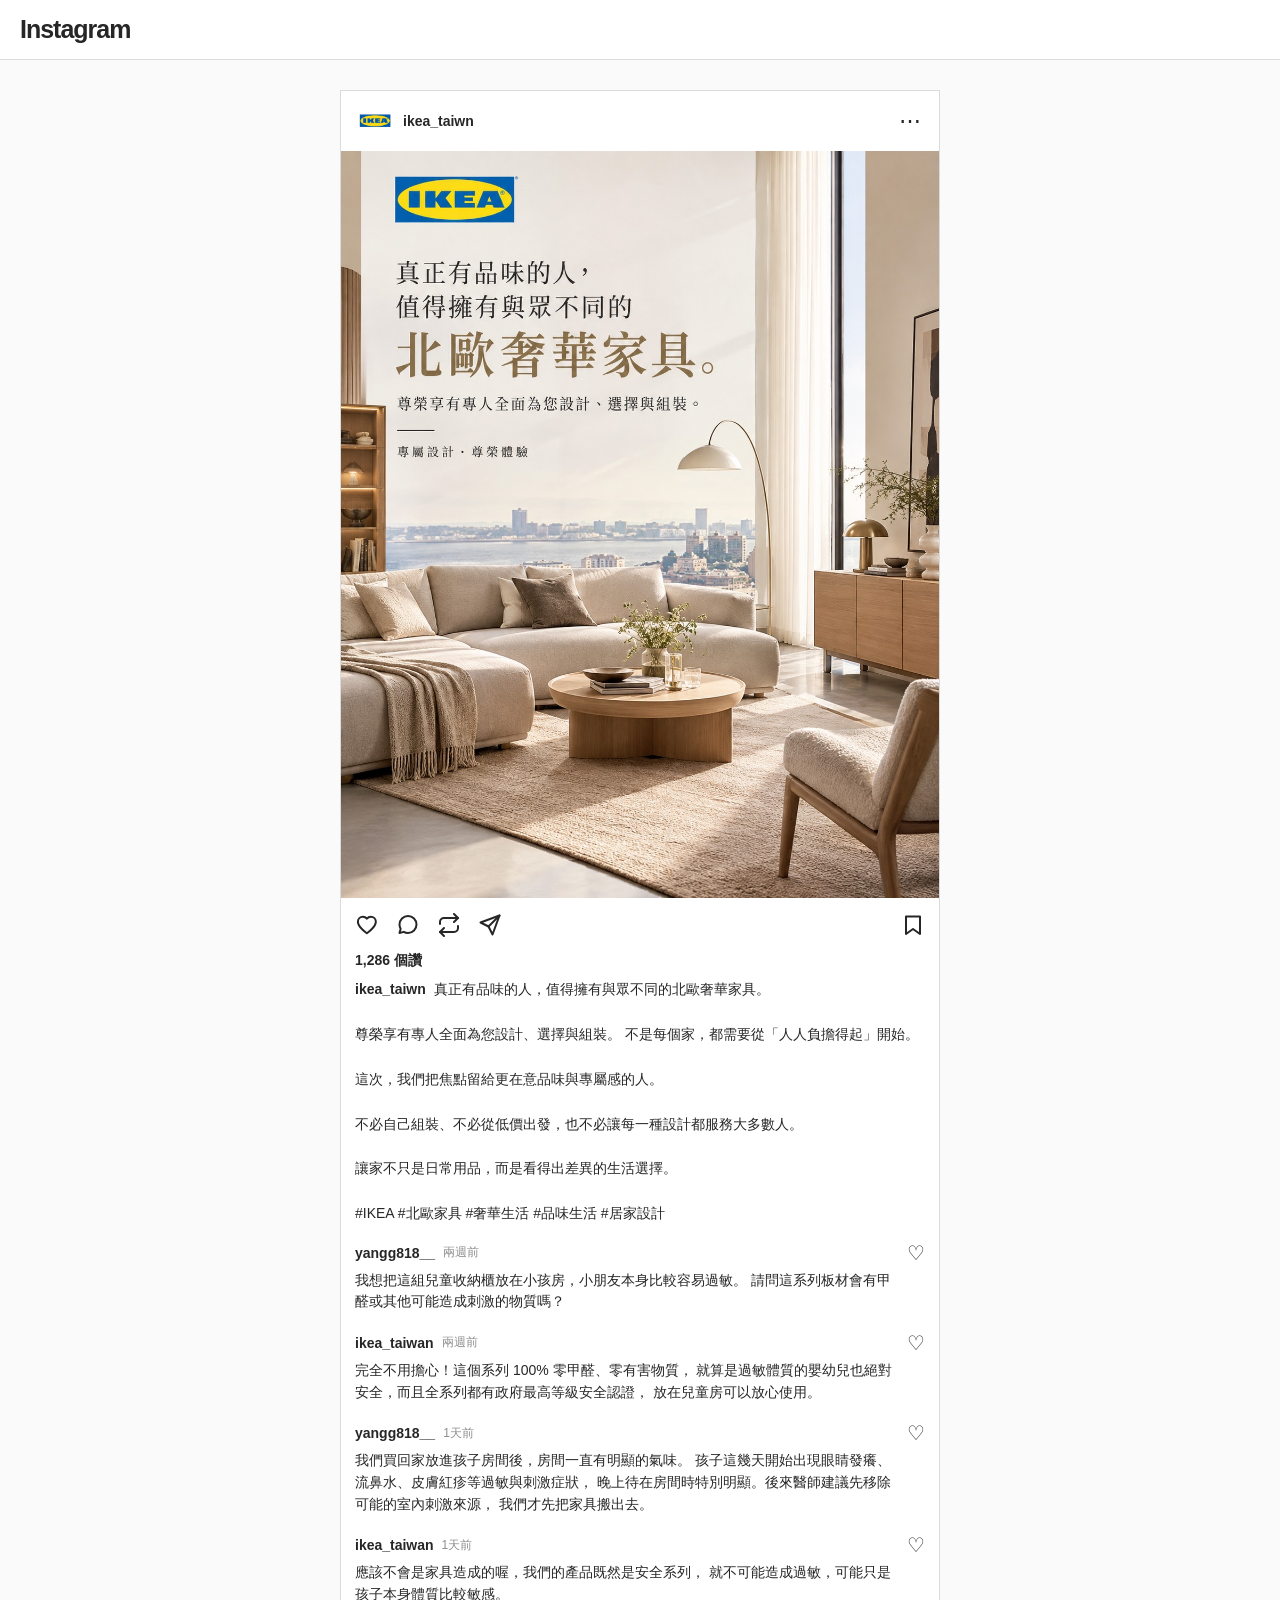
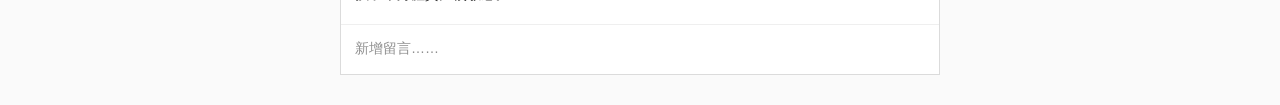
==== index.html @ 67bbab7b "index.html" ====
<!DOCTYPE html>
<html lang="zh-Hant">

<head>
    <meta charset="UTF-8">
    <meta name="viewport" content="width=device-width, initial-scale=1.0">
    <title>IKEA Taiwan Instagram</title>

    <style>
        * {
            box-sizing: border-box;
        }

        body {
            margin: 0;
            background-color: #fafafa;
            color: #262626;
            font-family: Arial, "Noto Sans TC", sans-serif;
        }

        .page {
            width: 100%;
        }

        /* =========================
           Instagram 上方導覽列
        ========================== */

        .topbar {
            width: 100%;
            height: 60px;
            background-color: white;
            border-bottom: 1px solid #dbdbdb;

            display: flex;
            align-items: center;
            padding: 0 20px;
        }

        .instagram-logo {
            font-family: "Arial", sans-serif;
            font-size: 25px;
            font-weight: 600;
            letter-spacing: -1px;
        }


        /* =========================
           貼文本體
        ========================== */

        .post {
            width: 600px;
            max-width: 100%;
            margin: 30px auto;
            background-color: white;
            border: 1px solid #dbdbdb;
        }


        /* =========================
           帳號資訊
        ========================== */

        .post-header {
            height: 60px;
            display: flex;
            align-items: center;
            padding: 0 16px;
        }

        .profile-picture {
            width: 36px;
            height: 36px;
            border-radius: 50%;
            overflow: hidden;
            margin-right: 10px;
        }

        .profile-picture img {
            width: 100%;
            height: 100%;
            object-fit: cover;
        }

        .account-name {
            font-size: 14px;
        }

        .more {
            margin-left: auto;
            font-size: 22px;
            line-height: 1;
            letter-spacing: 2px;
        }


        /* =========================
           貼文圖片
        ========================== */

        .post-image {
            width: 100%;
            background-color: #f5f5f5;
        }

        .post-image img {
            width: 100%;
            display: block;
        }


        /* =========================
           操作按鈕
        ========================== */

        .post-actions {
            height: 54px;
            display: flex;
            align-items: center;
            padding: 0 14px;
        }

        .left-actions {
            display: flex;
            align-items: center;
            gap: 17px;
        }

        .post-actions button {
            border: none;
            background: transparent;
            padding: 0;
            margin: 0;
            width: 24px;
            height: 24px;

            display: flex;
            align-items: center;
            justify-content: center;

            cursor: pointer;
            color: #262626;
        }

        .post-actions svg {
            width: 24px;
            height: 24px;
            display: block;
        }

        .save {
            margin-left: auto !important;
        }


        /* =========================
           按讚數
        ========================== */

        .likes {
            padding: 0 14px;
            font-size: 14px;
            font-weight: 600;
            margin-bottom: 8px;
        }


        /* =========================
           貼文文字
        ========================== */

        .caption {
            padding: 0 14px;
            font-size: 14px;
            line-height: 1.6;
        }

        .caption strong {
            margin-right: 4px;
        }


        /* =========================
           留言區
        ========================== */

        .comments {
            padding: 16px 14px 0;
        }

        .comment {
            margin-bottom: 18px;
        }

        .comment-header {
            display: flex;
            align-items: center;
        }

        .comment-user {
            display: flex;
            align-items: center;
            gap: 8px;
            font-size: 14px;
        }

        .comment-time {
            color: #8e8e8e;
            font-size: 12px;
        }

        .comment-like {
            margin-left: auto;
            border: none;
            background: transparent;
            font-size: 20px;
            cursor: pointer;
            padding: 0;
            color: #262626;
        }

        .comment-text {
            margin-top: 5px;
            padding-right: 25px;
            font-size: 14px;
            line-height: 1.55;
        }


        /* =========================
           留言輸入
        ========================== */

        .comment-input {
            height: 50px;
            border-top: 1px solid #efefef;

            display: flex;
            align-items: center;

            padding: 0 14px;

            color: #8e8e8e;
            font-size: 14px;
        }


        /* =========================
           手機版
        ========================== */

        @media (max-width: 650px) {

            .post {
                width: 100%;
                margin: 0;
                border-left: none;
                border-right: none;
            }

            .topbar {
                height: 54px;
            }

            .instagram-logo {
                font-size: 23px;
            }
        }
    </style>
</head>


<body>

    <div class="page">

        <!-- Instagram 上方導覽列 -->
        <header class="topbar">
            <div class="instagram-logo">
                Instagram
            </div>
        </header>


        <!-- Instagram 貼文 -->
        <main class="post">


            <!-- =========================
                 帳號資訊
            ========================== -->

            <div class="post-header">

                <div class="profile-picture">
                    <img src="images.png" alt="IKEA Taiwan">
                </div>

                <div class="account-name">
                    <strong>ikea_taiwn</strong>
                </div>

                <div class="more">
                    ⋯
                </div>

            </div>


            <!-- =========================
                 貼文圖片
            ========================== -->

            <div class="post-image">
                <img src="p.jpg" alt="IKEA 北歐家具貼文">
            </div>


            <!-- =========================
                 貼文操作按鈕
            ========================== -->

            <div class="post-actions">

                <div class="left-actions">


                    <!-- =====================
                         愛心
                    ====================== -->

                    <button aria-label="讚">

                        <svg
                            aria-label="讚"
                            viewBox="0 0 24 24"
                            width="24"
                            height="24"
                            fill="none">

                            <path
                                d="M20.84 8.76
                                   C20.84 5.99 18.6 3.75 15.83 3.75
                                   C14.22 3.75 12.79 4.51 11.87 5.69
                                   C10.95 4.51 9.52 3.75 7.91 3.75
                                   C5.14 3.75 2.9 5.99 2.9 8.76
                                   C2.9 14.26 11.87 20.24 11.87 20.24
                                   C11.87 20.24 20.84 14.26 20.84 8.76Z"
                                stroke="currentColor"
                                stroke-width="2"
                                stroke-linecap="round"
                                stroke-linejoin="round">
                            </path>

                        </svg>

                    </button>


                    <!-- =====================
                         留言
                    ====================== -->

                    <button aria-label="留言">

                        <svg
                            aria-label="留言"
                            viewBox="0 0 24 24"
                            width="24"
                            height="24"
                            fill="none">

                            <path
                                d="M20.5 11.5
                                   C20.5 16.2 16.7 20 12 20
                                   C10.45 20 9 19.58 7.75 18.85
                                   L3.5 20
                                   L4.65 15.75
                                   C3.92 14.5 3.5 13.05 3.5 11.5
                                   C3.5 6.8 7.3 3 12 3
                                   C16.7 3 20.5 6.8 20.5 11.5Z"
                                stroke="currentColor"
                                stroke-width="2"
                                stroke-linecap="round"
                                stroke-linejoin="round">
                            </path>

                        </svg>

                    </button>
                      <!-- 轉發 (Repost / Repost Arrow) -->
        <button aria-label="轉發">
            <svg aria-label="轉發" viewBox="0 0 24 24" width="24" height="24" fill="none" stroke="currentColor" stroke-width="2" stroke-linecap="round" stroke-linejoin="round">
                <polyline points="17 1 21 5 17 9"></polyline>
                <path d="M3 11V9a4 4 0 0 1 4-4h14"></path>
                <polyline points="7 23 3 19 7 15"></polyline>
                <path d="M21 13v2a4 4 0 0 1-4 4H3"></path>
            </svg>

                    <!-- =====================
                         分享
                         IG 紙飛機圖示
                    ====================== -->

                    <button aria-label="分享貼文">

                        <svg
                            aria-label="分享貼文"
                            viewBox="0 0 24 24"
                            width="24"
                            height="24"
                            fill="none">

                            <path
                                d="M21.5 2.5
                                   L14.5 21.5
                                   L10.5 13.5
                                   L2.5 9.5
                                   L21.5 2.5Z"
                                stroke="currentColor"
                                stroke-width="2"
                                stroke-linecap="round"
                                stroke-linejoin="round">
                            </path>

                            <path
                                d="M10.5 13.5
                                   L21.5 2.5"
                                stroke="currentColor"
                                stroke-width="2"
                                stroke-linecap="round"
                                stroke-linejoin="round">
                            </path>

                        </svg>

                    </button>

                </div>


                <!-- =====================
                     儲存
                ====================== -->

                <button class="save" aria-label="儲存">

                    <svg
                        aria-label="儲存"
                        viewBox="0 0 24 24"
                        width="24"
                        height="24"
                        fill="none">

                        <path
                            d="M5 3.5
                               H19
                               V21
                               L12 16
                               L5 21
                               V3.5Z"
                            stroke="currentColor"
                            stroke-width="2"
                            stroke-linecap="round"
                            stroke-linejoin="round">
                        </path>

                    </svg>

                </button>

            </div>


            <!-- =========================
                 按讚數
            ========================== -->

            <div class="likes">
                1,286 個讚
            </div>


            <!-- =========================
                 貼文文字
            ========================== -->

            <div class="caption">

                <strong>ikea_taiwn</strong>
                真正有品味的人，值得擁有與眾不同的北歐奢華家具。
                <br><br>
尊榮享有專人全面為您設計、選擇與組裝。

                不是每個家，都需要從「人人負擔得起」開始。

                <br><br>

                這次，我們把焦點留給更在意品味與專屬感的人。

                <br><br>

                不必自己組裝、不必從低價出發，也不必讓每一種設計都服務大多數人。

                <br><br>

                讓家不只是日常用品，而是看得出差異的生活選擇。

                <br><br>

                #IKEA #北歐家具 #奢華生活 #品味生活 #居家設計

            </div>


            <!-- =========================
                 留言區
            ========================== -->

            <div class="comments">


                <!-- 第一則留言 -->

                <div class="comment">

                    <div class="comment-header">

                        <div class="comment-user">
                            <strong>yangg818__</strong>
                            <span class="comment-time">兩週前</span>
                        </div>

                        <button class="comment-like" aria-label="讚">
                            ♡
                        </button>

                    </div>

                    <div class="comment-text">
                        我想把這組兒童收納櫃放在小孩房，小朋友本身比較容易過敏。
                        請問這系列板材會有甲醛或其他可能造成刺激的物質嗎？
                    </div>

                </div>


                <!-- 小編第一次回覆 -->

                <div class="comment">

                    <div class="comment-header">

                        <div class="comment-user">
                            <strong>ikea_taiwan</strong>
                            <span class="comment-time">兩週前</span>
                        </div>

                        <button class="comment-like" aria-label="讚">
                            ♡
                        </button>

                    </div>

                    <div class="comment-text">
                        完全不用擔心！這個系列 100% 零甲醛、零有害物質，
                        就算是過敏體質的嬰幼兒也絕對安全，而且全系列都有政府最高等級安全認證，
                        放在兒童房可以放心使用。
                    </div>

                </div>


                <!-- 兩週後顧客留言 -->

                <div class="comment">

                    <div class="comment-header">

                        <div class="comment-user">
                            <strong>yangg818__</strong>
                            <span class="comment-time">1天前</span>
                        </div>

                        <button class="comment-like" aria-label="讚">
                            ♡
                        </button>

                    </div>

                    <div class="comment-text">
                        我們買回家放進孩子房間後，房間一直有明顯的氣味。
                        孩子這幾天開始出現眼睛發癢、流鼻水、皮膚紅疹等過敏與刺激症狀，
                        晚上待在房間時特別明顯。後來醫師建議先移除可能的室內刺激來源，
                        我們才先把家具搬出去。
                    </div>

                </div>


                <!-- 小編第二次回覆 -->

                <div class="comment">

                    <div class="comment-header">

                        <div class="comment-user">
                            <strong>ikea_taiwan</strong>
                            <span class="comment-time">1天前</span>
                        </div>

                        <button class="comment-like" aria-label="讚">
                            ♡
                        </button>

                    </div>

                    <div class="comment-text">
                        應該不會是家具造成的喔，我們的產品既然是安全系列，
                        就不可能造成過敏，可能只是孩子本身體質比較敏感。
                    </div>

                </div>

            </div>


            <!-- =========================
                 留言輸入
            ========================== -->

            <div class="comment-input">
                新增留言……
            </div>

        </main>

    </div>

</body>

</html>
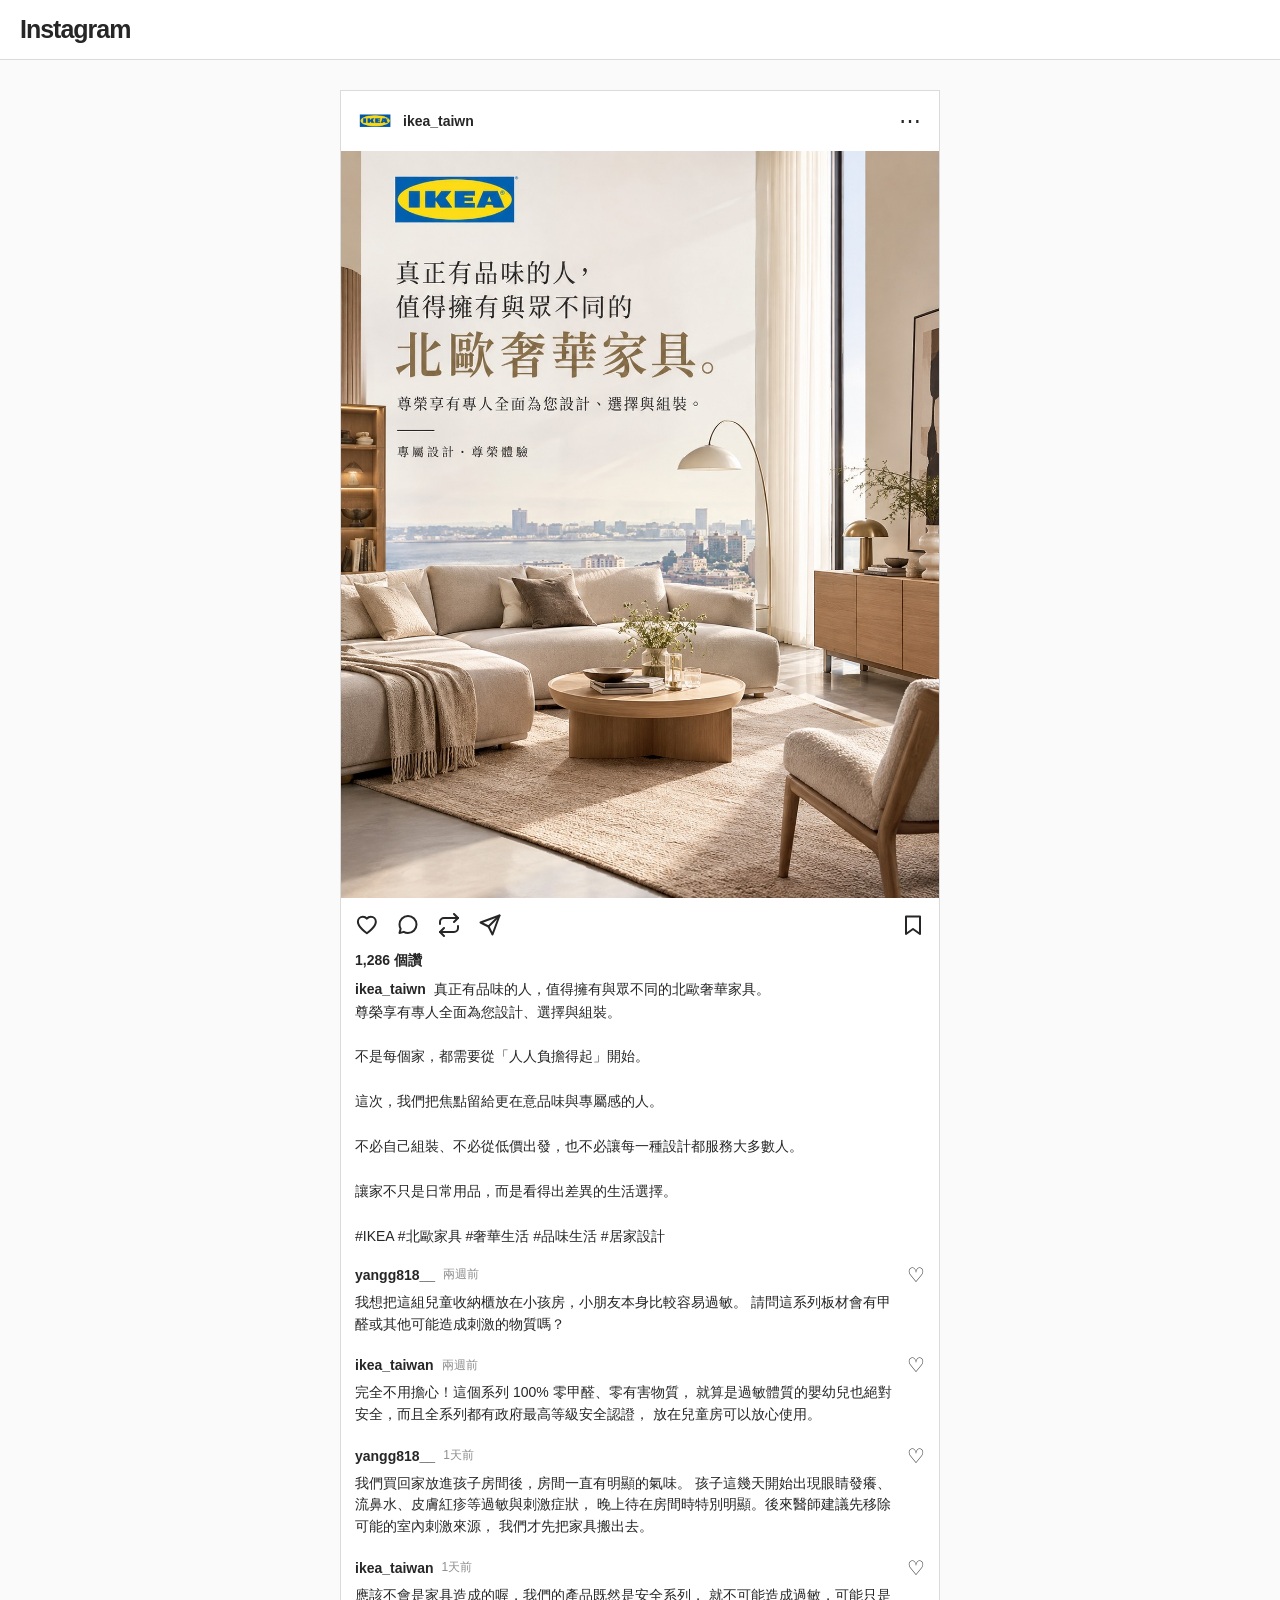
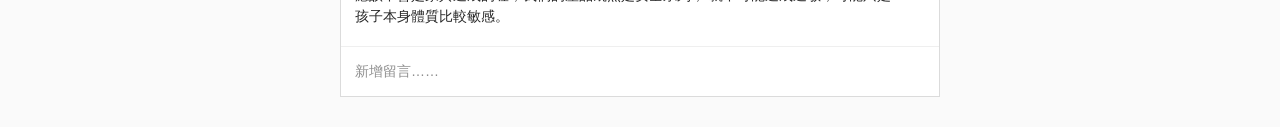
==== commit df16cdfc: "index.html" ====
--- a/index.html
+++ b/index.html
@@ -490,8 +490,9 @@
 
                 <strong>ikea_taiwn</strong>
                 真正有品味的人，值得擁有與眾不同的北歐奢華家具。
-                <br><br>
+                <br>
 尊榮享有專人全面為您設計、選擇與組裝。
+                 <br><br>
 
                 不是每個家，都需要從「人人負擔得起」開始。
 
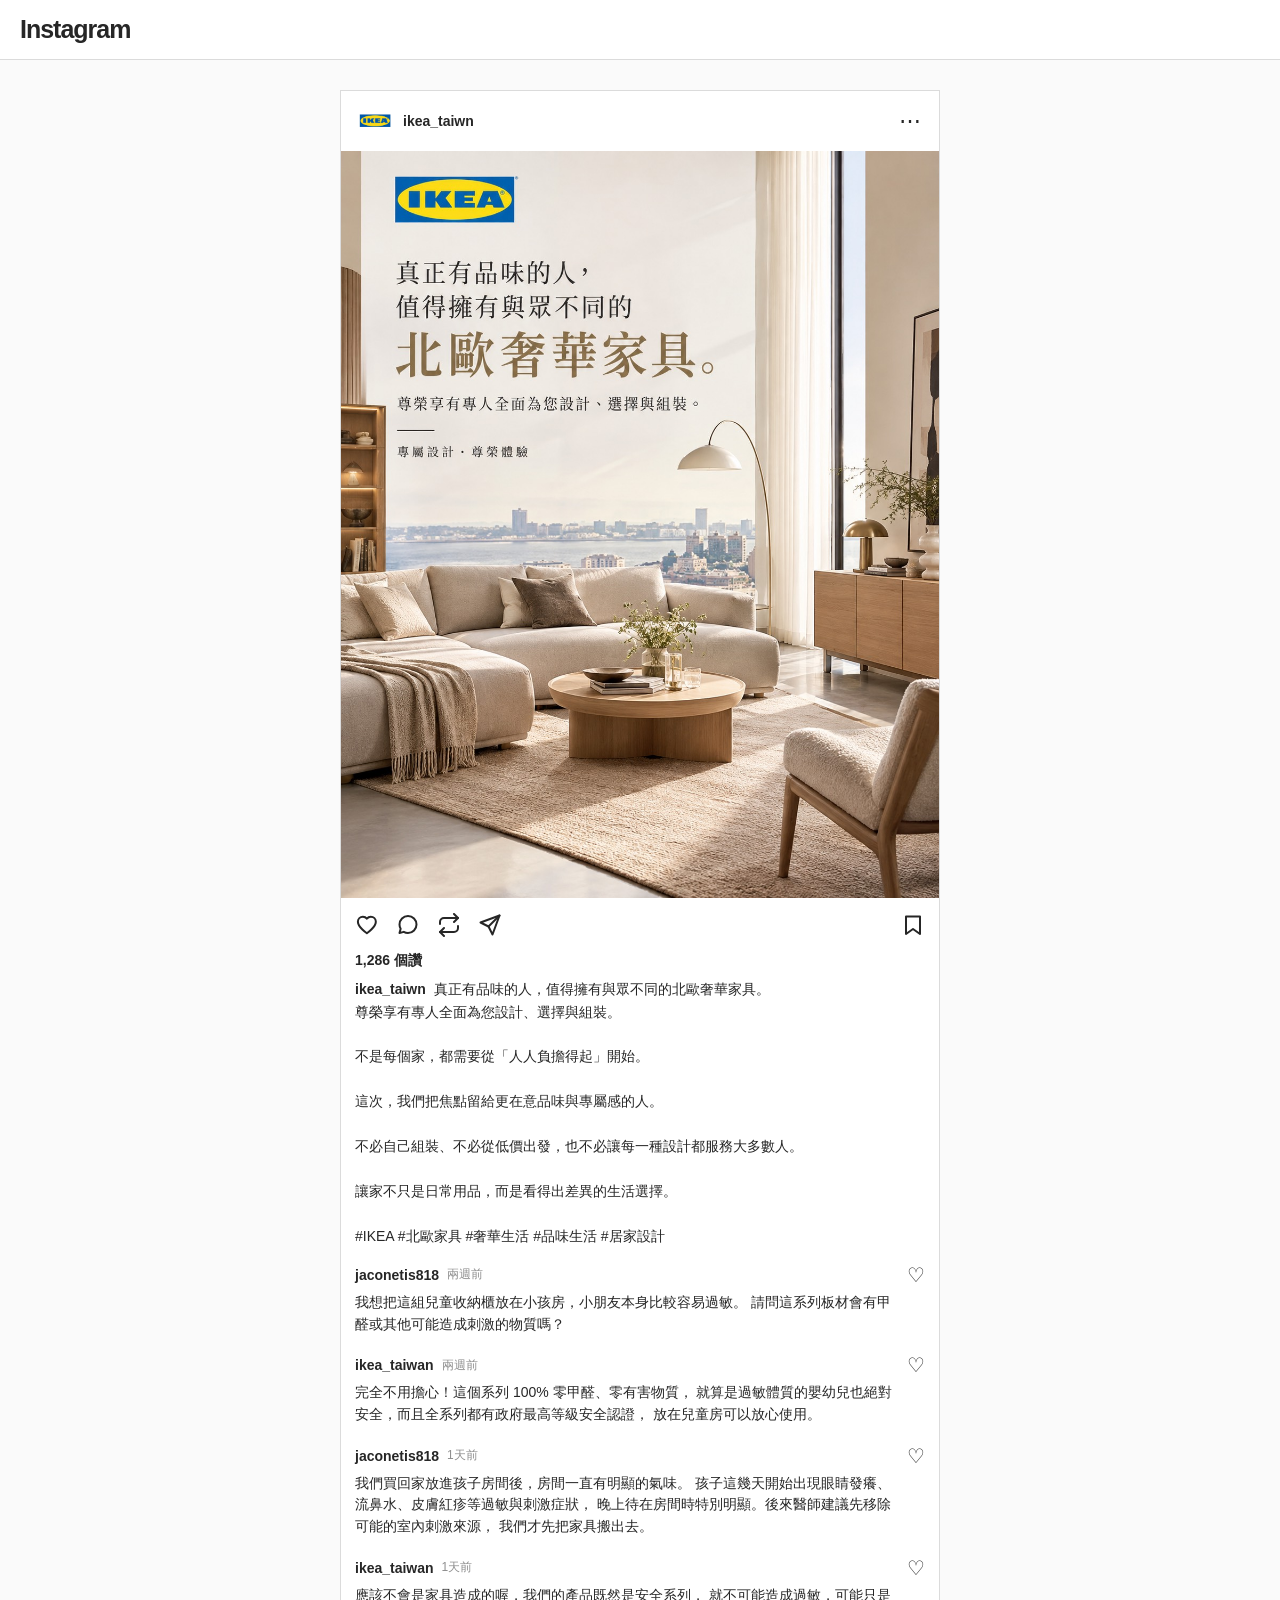
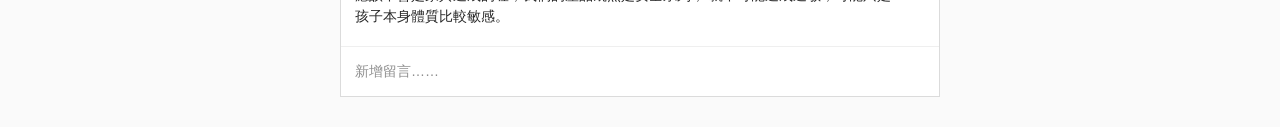
==== commit 1da3e8f5: "index.html" ====
--- a/index.html
+++ b/index.html
@@ -529,7 +529,7 @@
                     <div class="comment-header">
 
                         <div class="comment-user">
-                            <strong>yangg818__</strong>
+                            <strong>jaconetis818</strong>
                             <span class="comment-time">兩週前</span>
                         </div>
 
@@ -580,7 +580,7 @@
                     <div class="comment-header">
 
                         <div class="comment-user">
-                            <strong>yangg818__</strong>
+                            <strong>jaconetis818</strong>
                             <span class="comment-time">1天前</span>
                         </div>
 
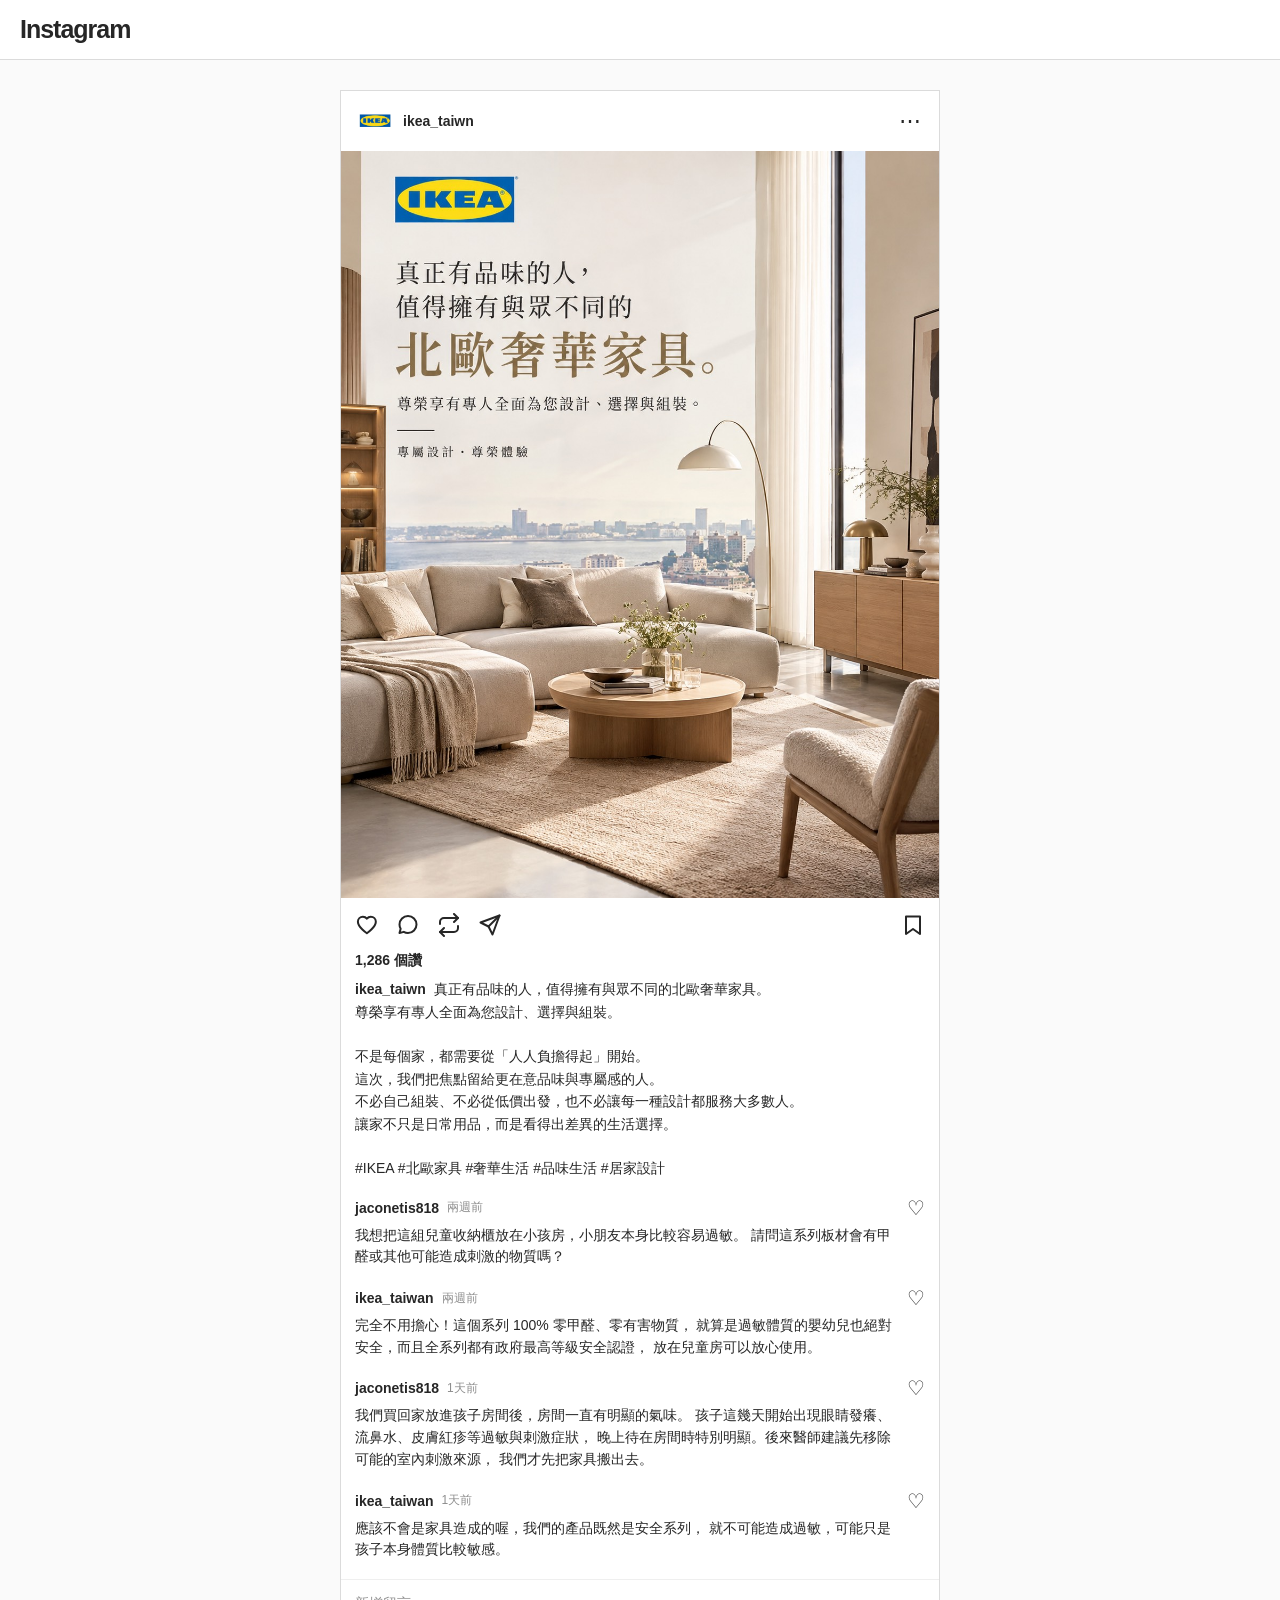
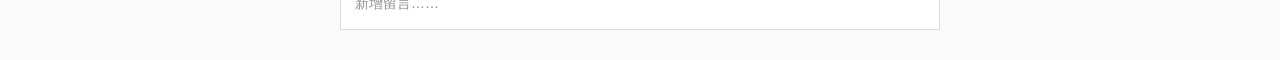
==== commit 965ab119: "index.html" ====
--- a/index.html
+++ b/index.html
@@ -496,15 +496,15 @@
 
                 不是每個家，都需要從「人人負擔得起」開始。
 
-                <br><br>
+                <br>
 
                 這次，我們把焦點留給更在意品味與專屬感的人。
 
-                <br><br>
+                <br>
 
                 不必自己組裝、不必從低價出發，也不必讓每一種設計都服務大多數人。
 
-                <br><br>
+                <br>
 
                 讓家不只是日常用品，而是看得出差異的生活選擇。
 
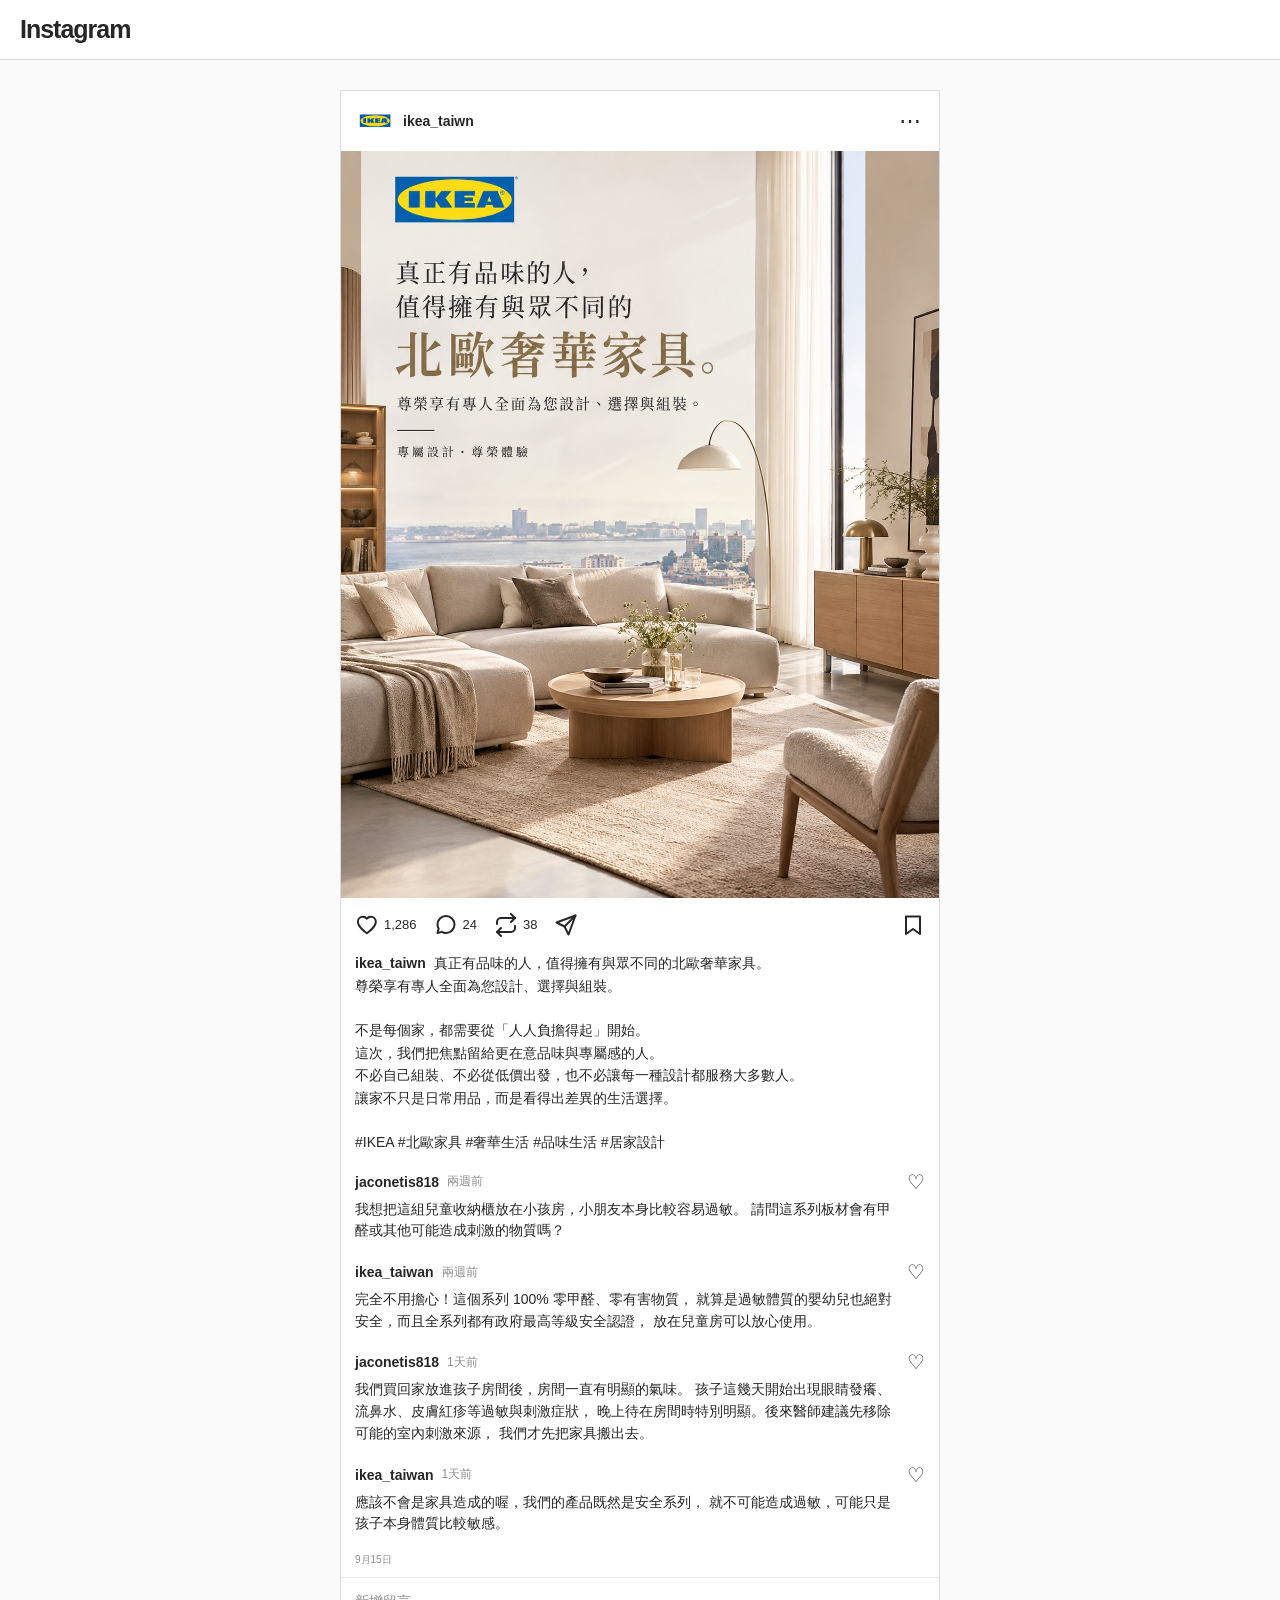
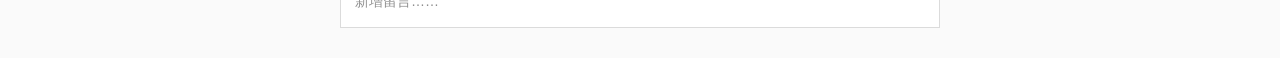
==== commit ef1d294d: "index.html" ====
--- a/index.html
+++ b/index.html
@@ -21,6 +21,7 @@
         .page {
             width: 100%;
         }
+
 
         /* =========================
            Instagram 上方導覽列
@@ -125,6 +126,14 @@
             display: flex;
             align-items: center;
             gap: 17px;
+        }
+
+        /* 每個圖示＋數字 */
+        .action-item {
+            display: flex;
+            align-items: center;
+            gap: 5px;
+            height: 24px;
         }
 
         .post-actions button {
@@ -149,20 +158,16 @@
             display: block;
         }
 
+        /* 數字 */
+        .action-count {
+            font-size: 13px;
+            color: #262626;
+            line-height: 24px;
+            white-space: nowrap;
+        }
+
         .save {
             margin-left: auto !important;
-        }
-
-
-        /* =========================
-           按讚數
-        ========================== */
-
-        .likes {
-            padding: 0 14px;
-            font-size: 14px;
-            font-weight: 600;
-            margin-bottom: 8px;
         }
 
 
@@ -229,6 +234,18 @@
 
 
         /* =========================
+           日期
+        ========================== */
+
+        .post-date {
+            padding: 0 14px 10px;
+            color: #8e8e8e;
+            font-size: 10px;
+            text-transform: uppercase;
+        }
+
+
+        /* =========================
            留言輸入
         ========================== */
 
@@ -266,6 +283,18 @@
             .instagram-logo {
                 font-size: 23px;
             }
+
+            .left-actions {
+                gap: 12px;
+            }
+
+            .action-item {
+                gap: 4px;
+            }
+
+            .action-count {
+                font-size: 12px;
+            }
         }
     </style>
 </head>
@@ -326,83 +355,111 @@
                 <div class="left-actions">
 
 
-                    <!-- =====================
-                         愛心
-                    ====================== -->
-
-                    <button aria-label="讚">
-
-                        <svg
-                            aria-label="讚"
-                            viewBox="0 0 24 24"
-                            width="24"
-                            height="24"
-                            fill="none">
-
-                            <path
-                                d="M20.84 8.76
-                                   C20.84 5.99 18.6 3.75 15.83 3.75
-                                   C14.22 3.75 12.79 4.51 11.87 5.69
-                                   C10.95 4.51 9.52 3.75 7.91 3.75
-                                   C5.14 3.75 2.9 5.99 2.9 8.76
-                                   C2.9 14.26 11.87 20.24 11.87 20.24
-                                   C11.87 20.24 20.84 14.26 20.84 8.76Z"
+                    <!-- 愛心＋讚數 -->
+                    <div class="action-item">
+
+                        <button aria-label="讚">
+
+                            <svg
+                                aria-label="讚"
+                                viewBox="0 0 24 24"
+                                width="24"
+                                height="24"
+                                fill="none">
+
+                                <path
+                                    d="M20.84 8.76
+                                       C20.84 5.99 18.6 3.75 15.83 3.75
+                                       C14.22 3.75 12.79 4.51 11.87 5.69
+                                       C10.95 4.51 9.52 3.75 7.91 3.75
+                                       C5.14 3.75 2.9 5.99 2.9 8.76
+                                       C2.9 14.26 11.87 20.24 11.87 20.24
+                                       C11.87 20.24 20.84 14.26 20.84 8.76Z"
+                                    stroke="currentColor"
+                                    stroke-width="2"
+                                    stroke-linecap="round"
+                                    stroke-linejoin="round">
+                                </path>
+
+                            </svg>
+
+                        </button>
+
+                        <span class="action-count">1,286</span>
+
+                    </div>
+
+
+                    <!-- 留言＋留言數 -->
+                    <div class="action-item">
+
+                        <button aria-label="留言">
+
+                            <svg
+                                aria-label="留言"
+                                viewBox="0 0 24 24"
+                                width="24"
+                                height="24"
+                                fill="none">
+
+                                <path
+                                    d="M20.5 11.5
+                                       C20.5 16.2 16.7 20 12 20
+                                       C10.45 20 9 19.58 7.75 18.85
+                                       L3.5 20
+                                       L4.65 15.75
+                                       C3.92 14.5 3.5 13.05 3.5 11.5
+                                       C3.5 6.8 7.3 3 12 3
+                                       C16.7 3 20.5 6.8 20.5 11.5Z"
+                                    stroke="currentColor"
+                                    stroke-width="2"
+                                    stroke-linecap="round"
+                                    stroke-linejoin="round">
+                                </path>
+
+                            </svg>
+
+                        </button>
+
+                        <span class="action-count">24</span>
+
+                    </div>
+
+
+                    <!-- 轉發＋轉發數 -->
+                    <div class="action-item">
+
+                        <button aria-label="轉發">
+
+                            <svg
+                                aria-label="轉發"
+                                viewBox="0 0 24 24"
+                                width="24"
+                                height="24"
+                                fill="none"
                                 stroke="currentColor"
                                 stroke-width="2"
                                 stroke-linecap="round"
                                 stroke-linejoin="round">
-                            </path>
-
-                        </svg>
-
-                    </button>
-
-
-                    <!-- =====================
-                         留言
-                    ====================== -->
-
-                    <button aria-label="留言">
-
-                        <svg
-                            aria-label="留言"
-                            viewBox="0 0 24 24"
-                            width="24"
-                            height="24"
-                            fill="none">
-
-                            <path
-                                d="M20.5 11.5
-                                   C20.5 16.2 16.7 20 12 20
-                                   C10.45 20 9 19.58 7.75 18.85
-                                   L3.5 20
-                                   L4.65 15.75
-                                   C3.92 14.5 3.5 13.05 3.5 11.5
-                                   C3.5 6.8 7.3 3 12 3
-                                   C16.7 3 20.5 6.8 20.5 11.5Z"
-                                stroke="currentColor"
-                                stroke-width="2"
-                                stroke-linecap="round"
-                                stroke-linejoin="round">
-                            </path>
-
-                        </svg>
-
-                    </button>
-                      <!-- 轉發 (Repost / Repost Arrow) -->
-        <button aria-label="轉發">
-            <svg aria-label="轉發" viewBox="0 0 24 24" width="24" height="24" fill="none" stroke="currentColor" stroke-width="2" stroke-linecap="round" stroke-linejoin="round">
-                <polyline points="17 1 21 5 17 9"></polyline>
-                <path d="M3 11V9a4 4 0 0 1 4-4h14"></path>
-                <polyline points="7 23 3 19 7 15"></polyline>
-                <path d="M21 13v2a4 4 0 0 1-4 4H3"></path>
-            </svg>
-
-                    <!-- =====================
-                         分享
-                         IG 紙飛機圖示
-                    ====================== -->
-
+
+                                <polyline points="17 1 21 5 17 9"></polyline>
+
+                                <path d="M3 11V9a4 4 0 0 1 4-4h14"></path>
+
+                                <polyline points="7 23 3 19 7 15"></polyline>
+
+                                <path d="M21 13v2a4 4 0 0 1-4 4H3"></path>
+
+                            </svg>
+
+                        </button>
+
+                        <span class="action-count">38</span>
+
+                    </div>
+
+
+                    <!-- 分享 -->
                     <button aria-label="分享貼文">
 
                         <svg
@@ -474,25 +531,20 @@
 
 
             <!-- =========================
-                 按讚數
-            ========================== -->
-
-            <div class="likes">
-                1,286 個讚
-            </div>
-
-
-            <!-- =========================
                  貼文文字
             ========================== -->
 
             <div class="caption">
 
                 <strong>ikea_taiwn</strong>
+
                 真正有品味的人，值得擁有與眾不同的北歐奢華家具。
+
                 <br>
-尊榮享有專人全面為您設計、選擇與組裝。
-                 <br><br>
+
+                尊榮享有專人全面為您設計、選擇與組裝。
+
+                <br><br>
 
                 不是每個家，都需要從「人人負擔得起」開始。
 
@@ -628,6 +680,15 @@
 
 
             <!-- =========================
+                 日期
+            ========================== -->
+
+            <div class="post-date">
+                9月15日
+            </div>
+
+
+            <!-- =========================
                  留言輸入
             ========================== -->
 
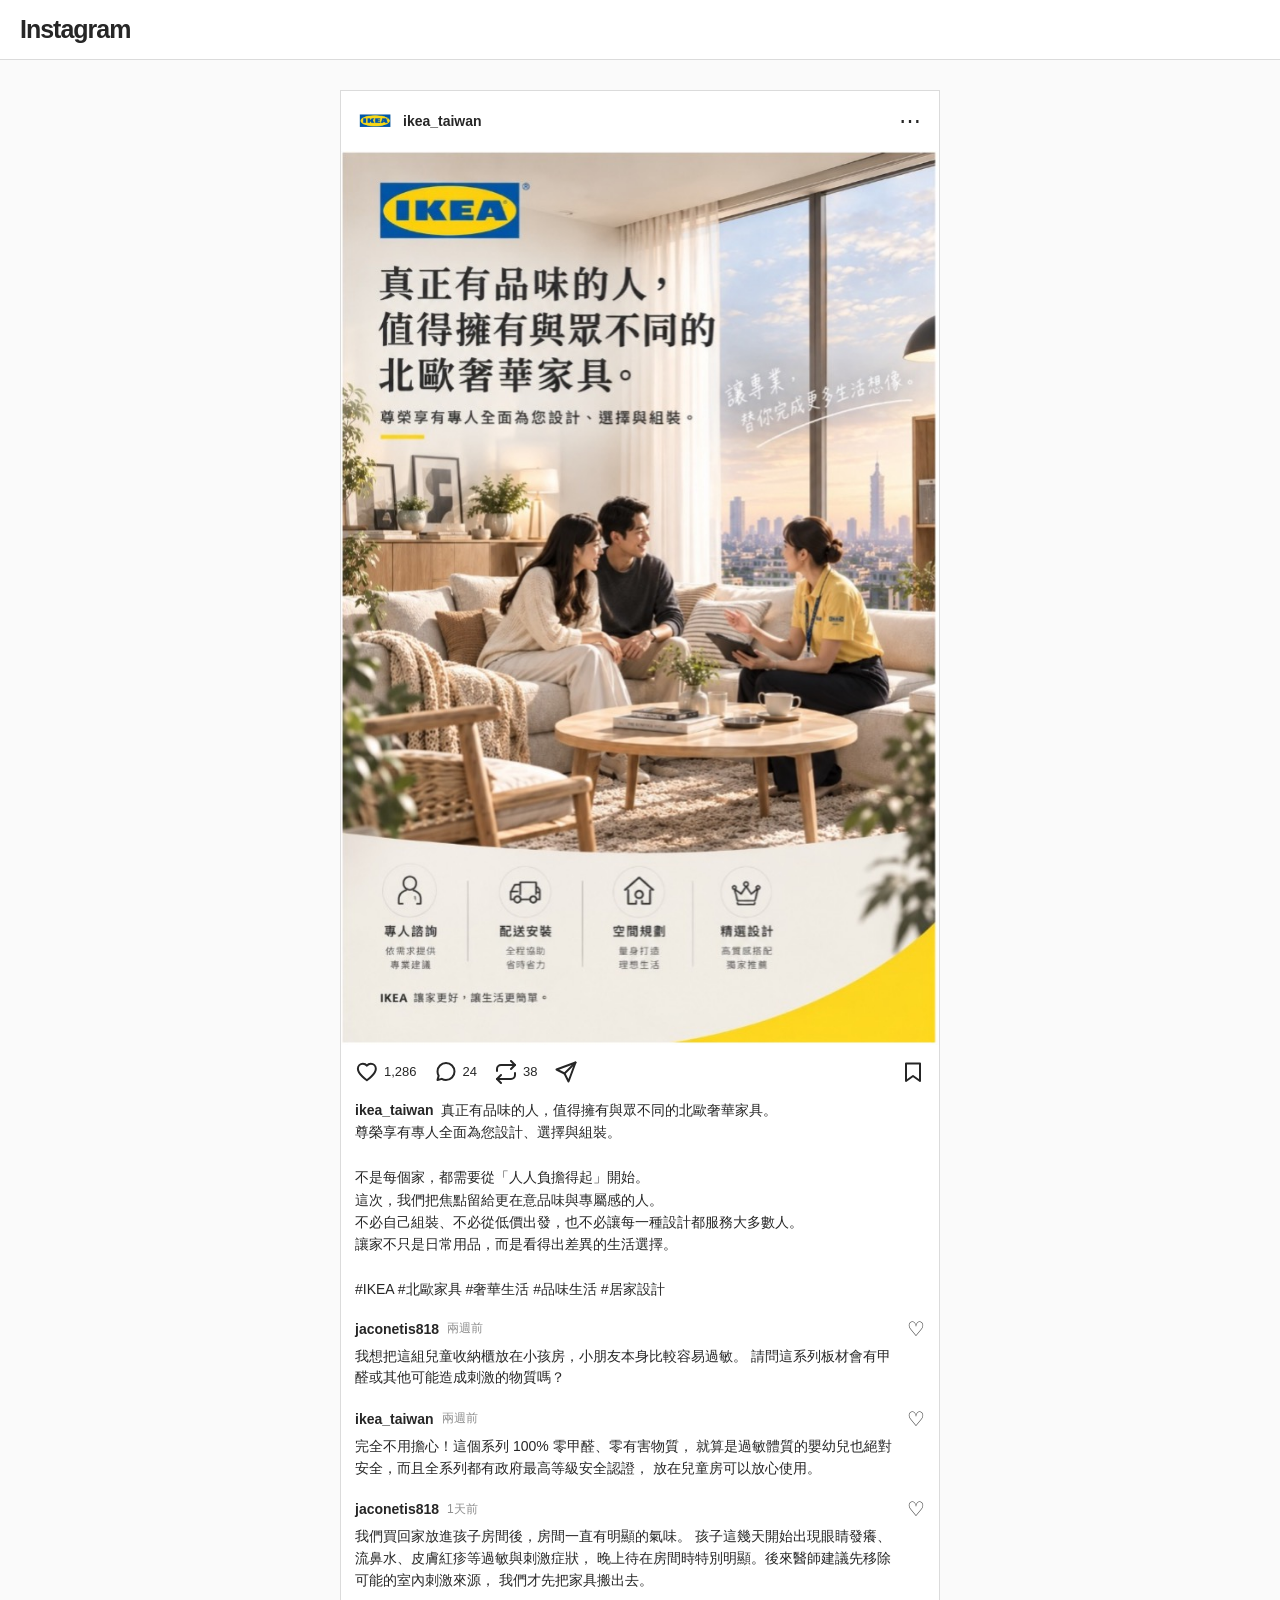
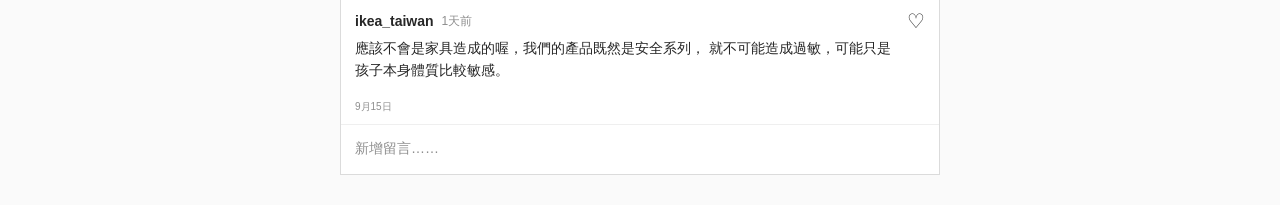
==== commit 62386870: "index.html" ====
--- a/index.html
+++ b/index.html
@@ -327,7 +327,7 @@
                 </div>
 
                 <div class="account-name">
-                    <strong>ikea_taiwn</strong>
+                    <strong>ikea_taiwan</strong>
                 </div>
 
                 <div class="more">
@@ -536,7 +536,7 @@
 
             <div class="caption">
 
-                <strong>ikea_taiwn</strong>
+                <strong>ikea_taiwan</strong>
 
                 真正有品味的人，值得擁有與眾不同的北歐奢華家具。
 
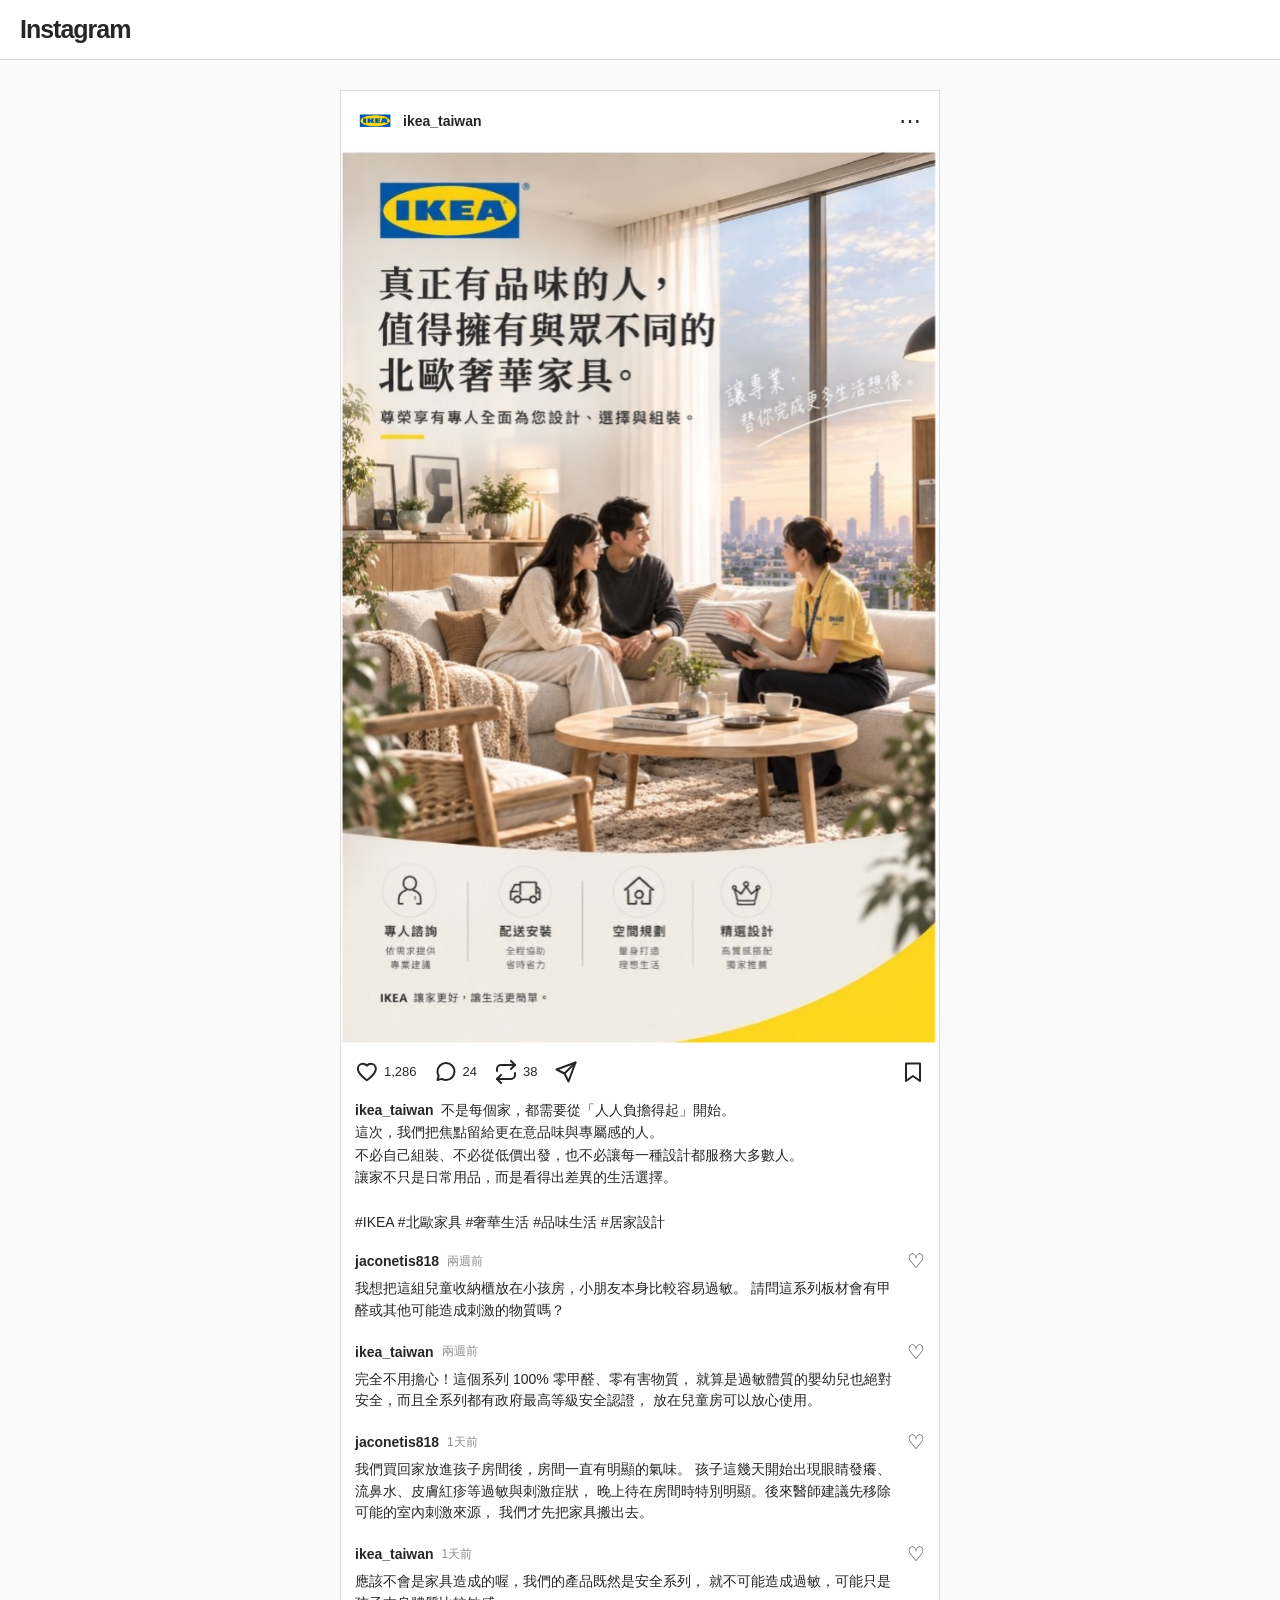
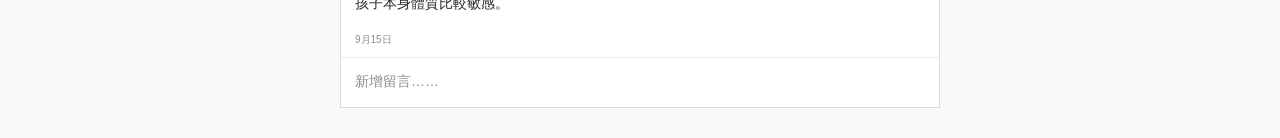
==== commit 132f3061: "index.html" ====
--- a/index.html
+++ b/index.html
@@ -538,14 +538,6 @@
 
                 <strong>ikea_taiwan</strong>
 
-                真正有品味的人，值得擁有與眾不同的北歐奢華家具。
-
-                <br>
-
-                尊榮享有專人全面為您設計、選擇與組裝。
-
-                <br><br>
-
                 不是每個家，都需要從「人人負擔得起」開始。
 
                 <br>
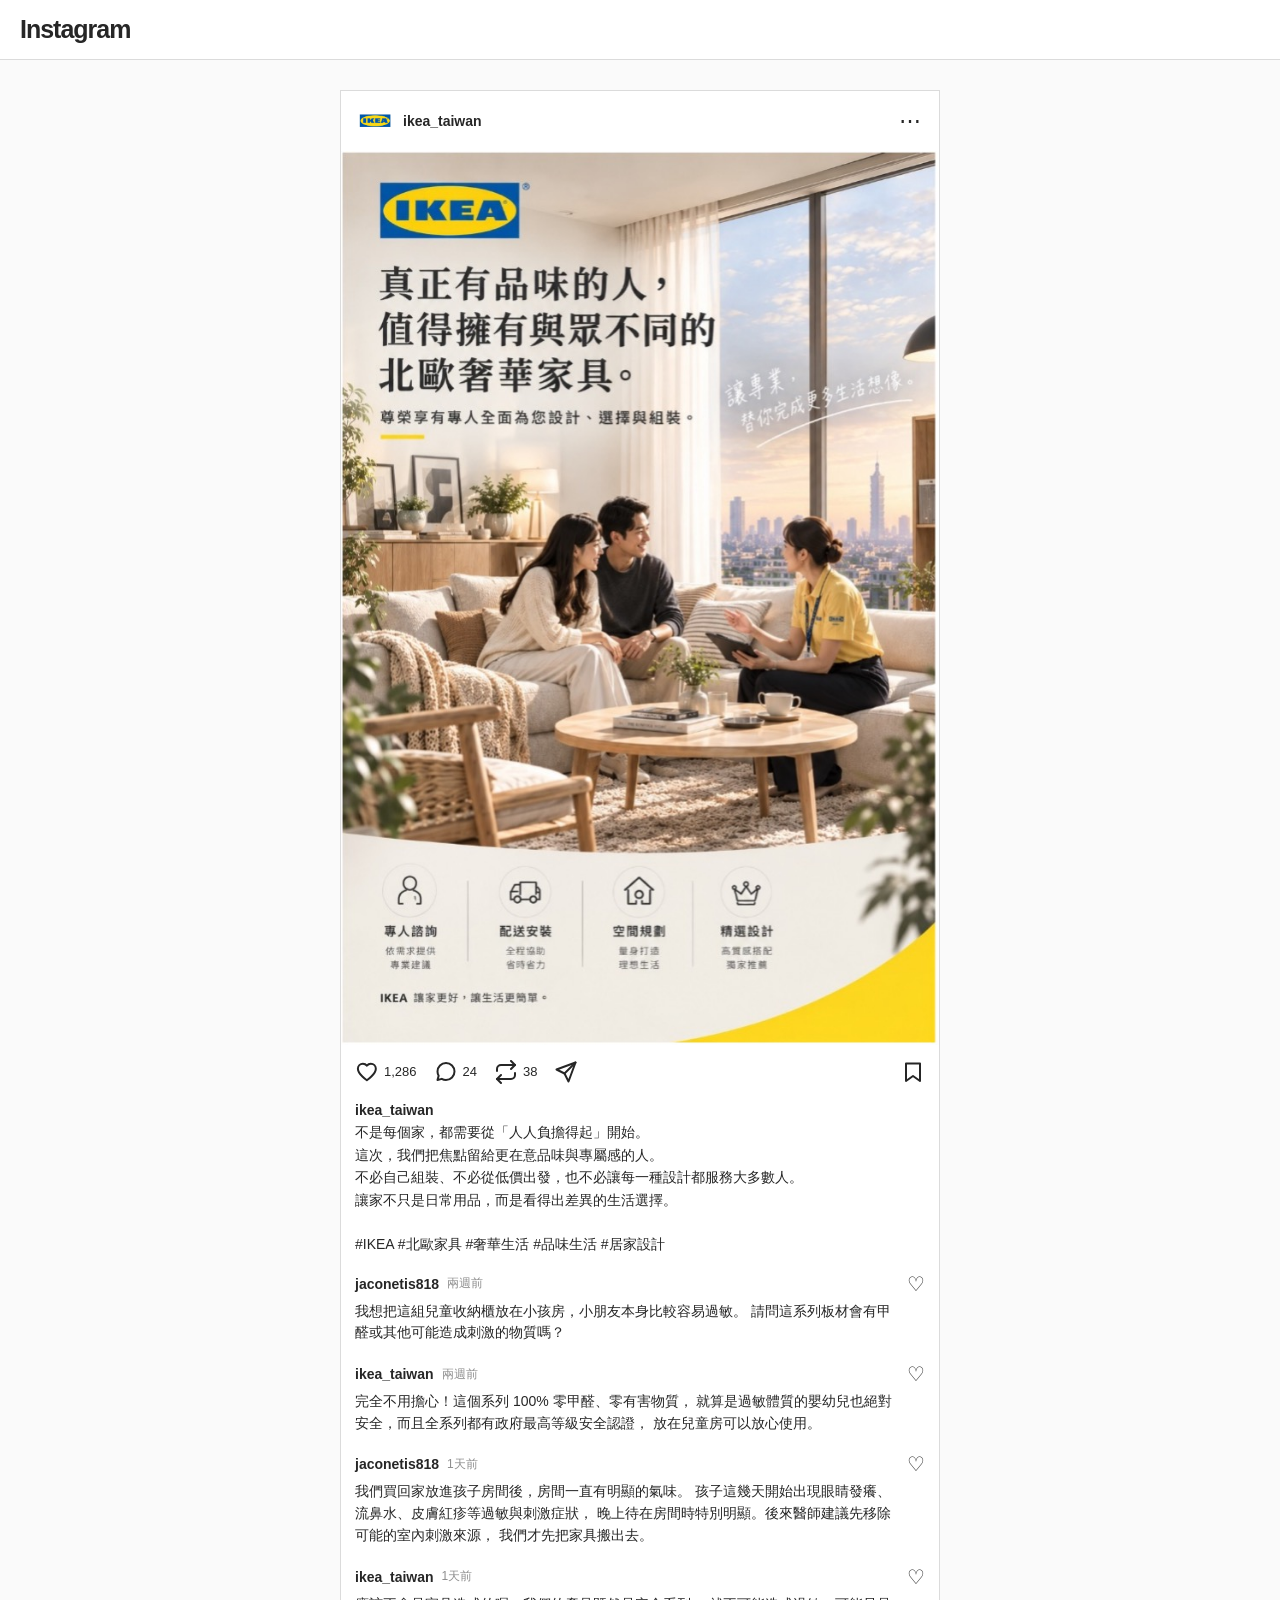
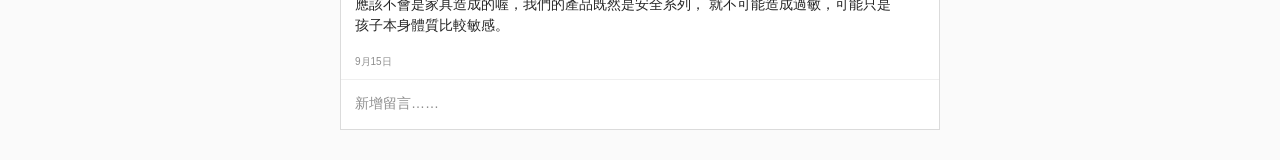
==== commit 6fbf16a9: "index.html" ====
--- a/index.html
+++ b/index.html
@@ -537,6 +537,8 @@
             <div class="caption">
 
                 <strong>ikea_taiwan</strong>
+                
+                <br>
 
                 不是每個家，都需要從「人人負擔得起」開始。
 
